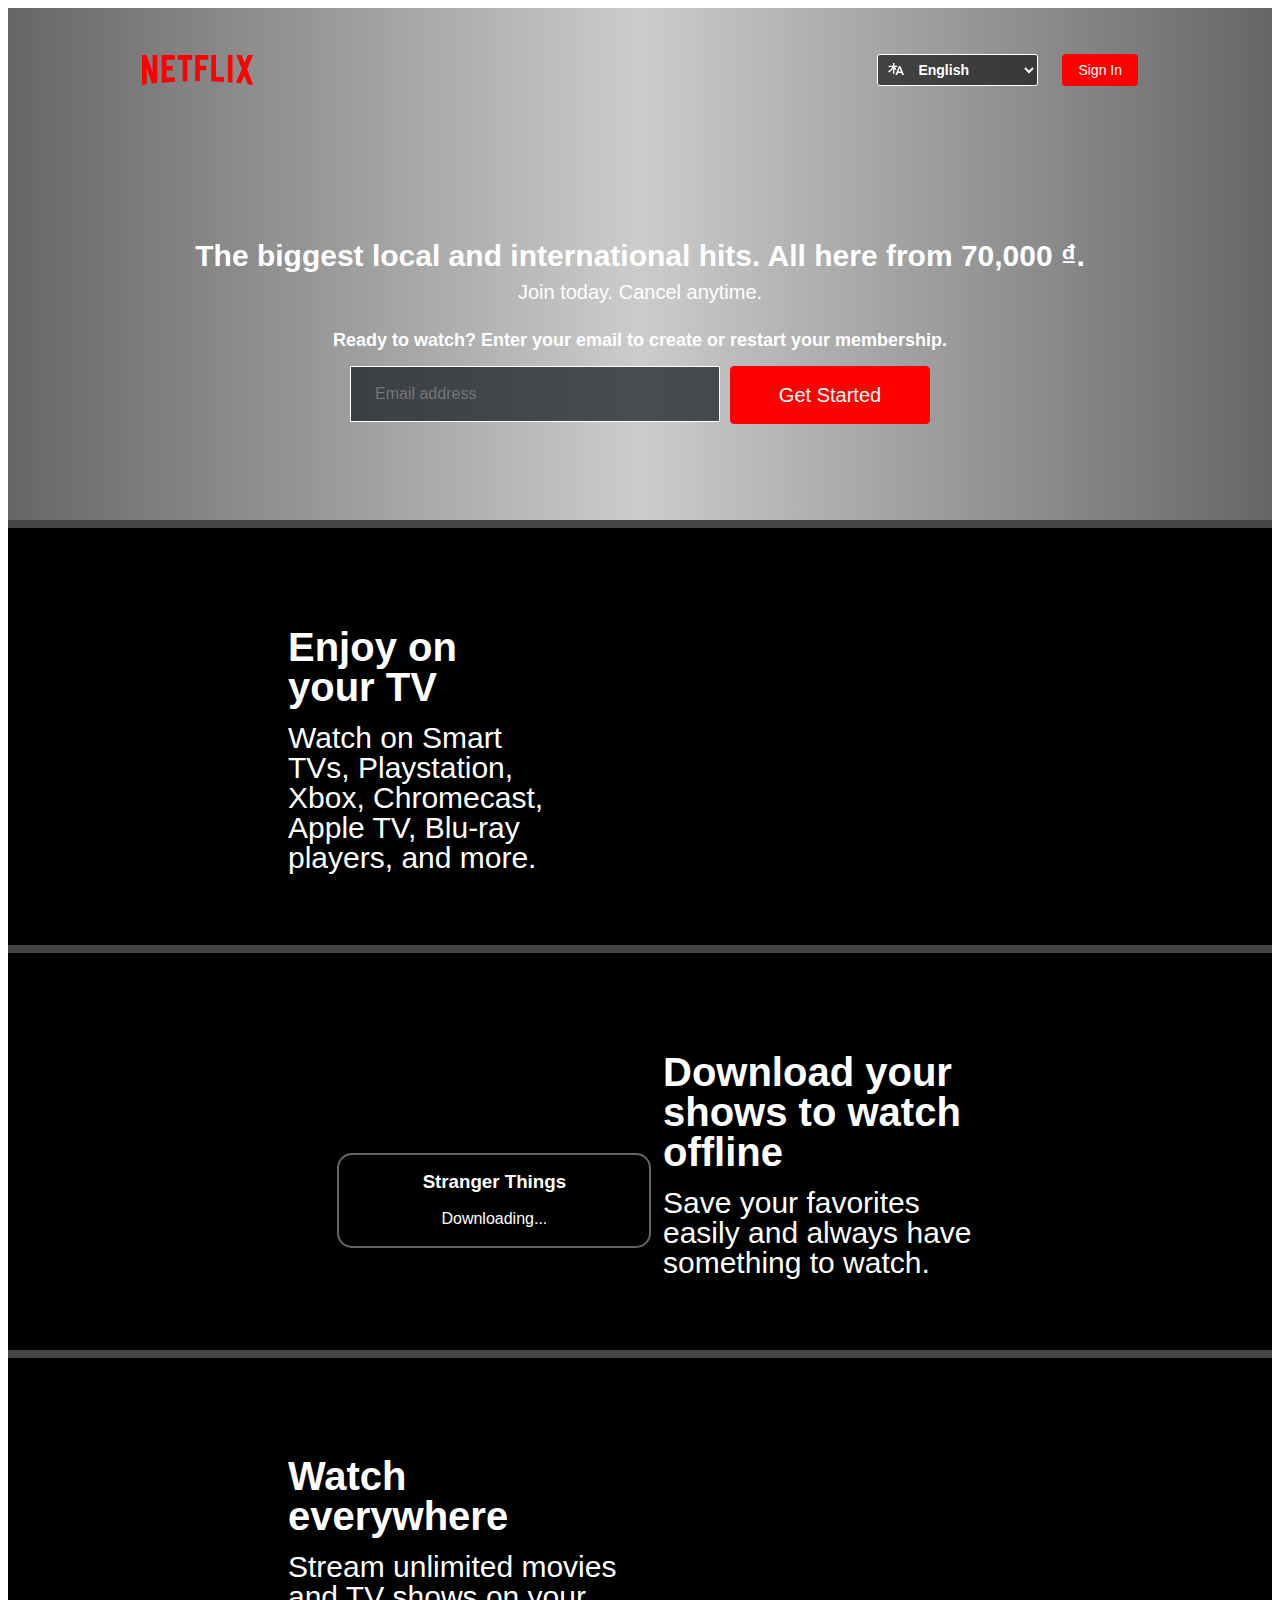
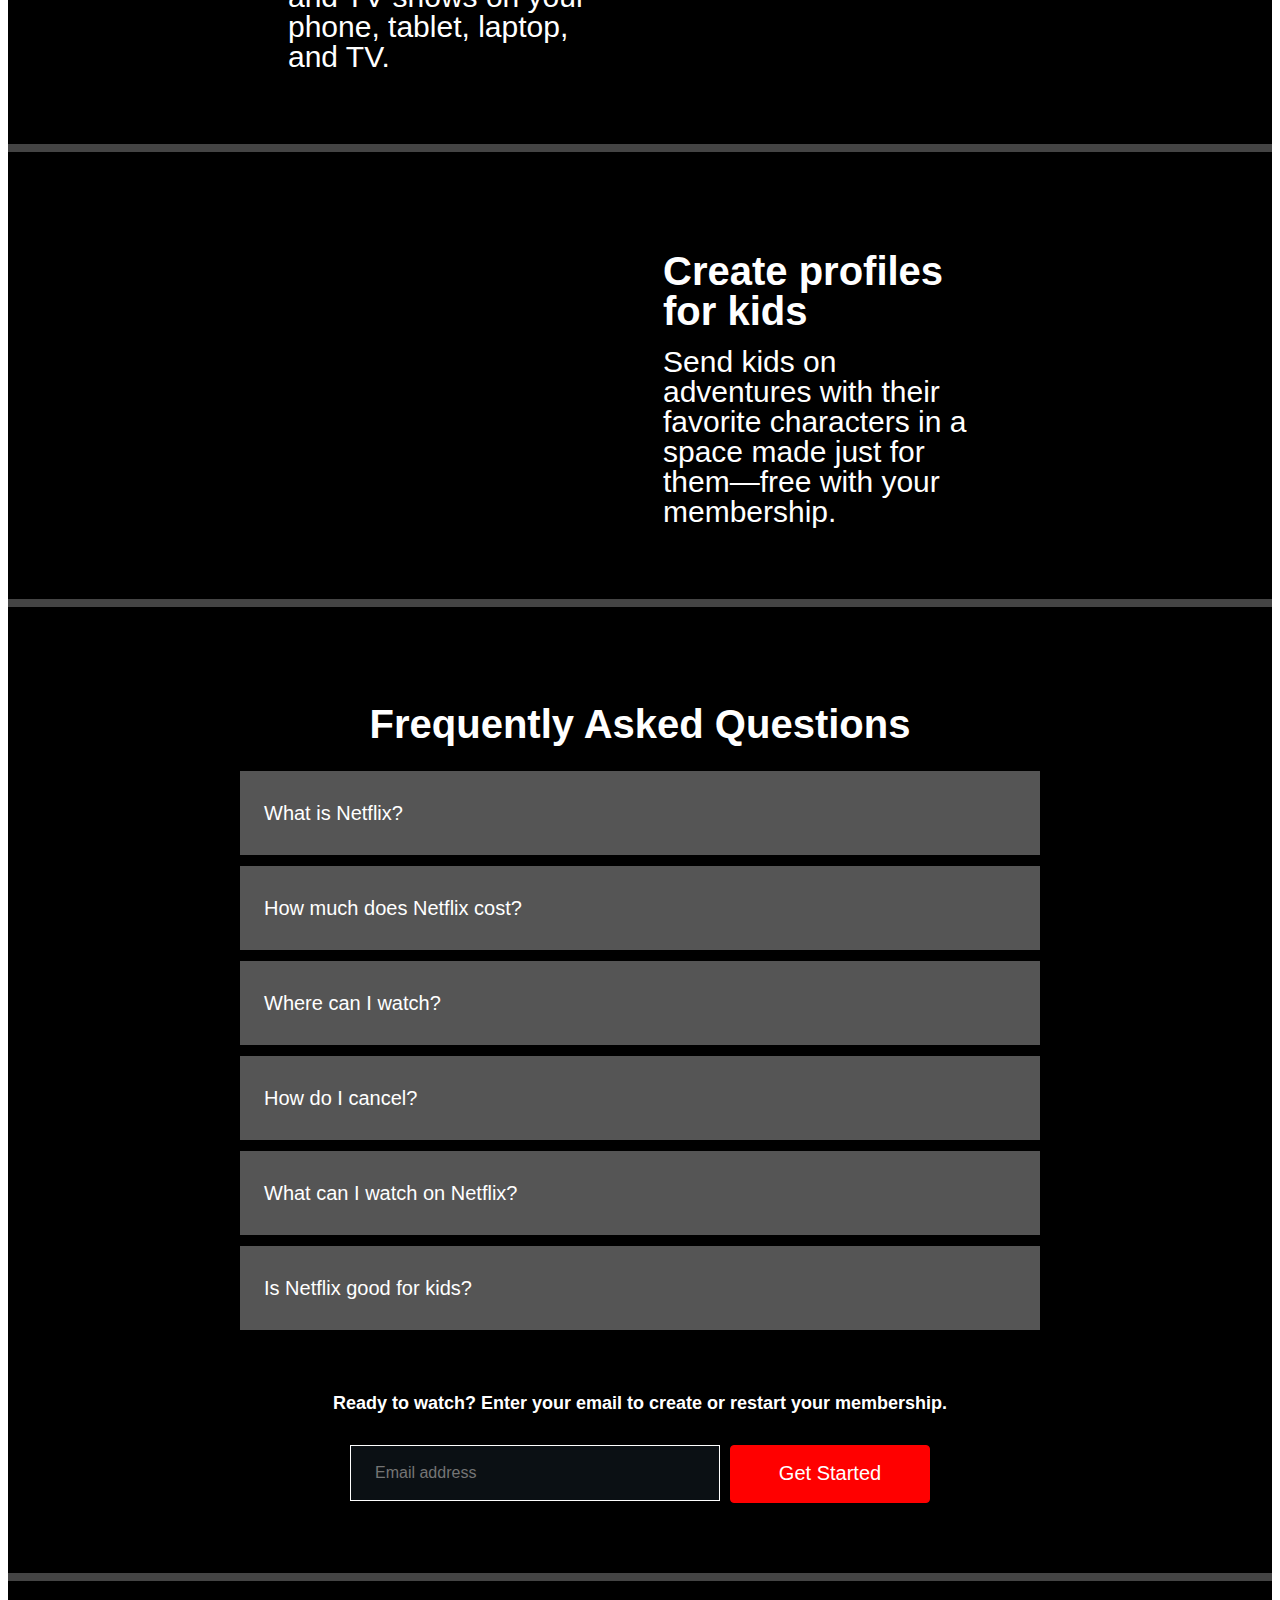
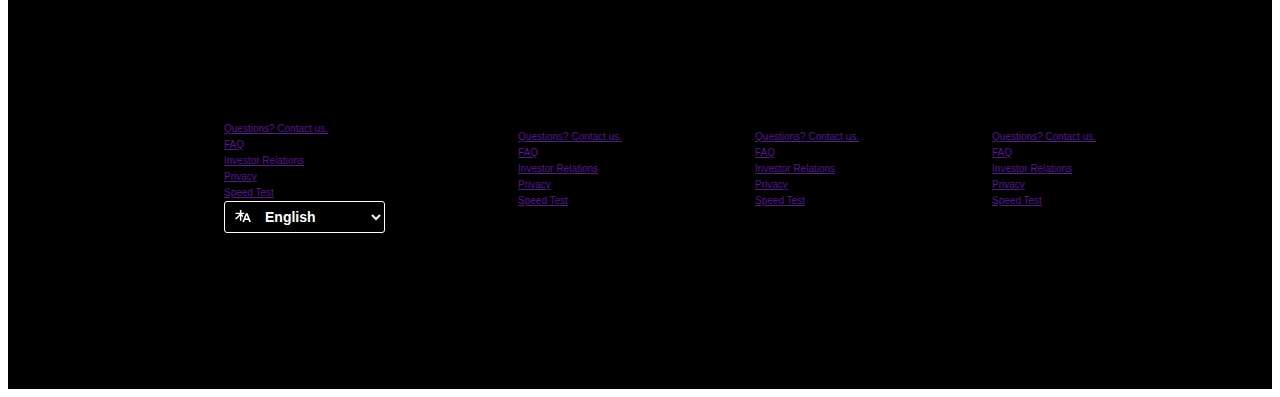
==== netflix-introduce-page/index.html @ 641fd1d9 "netflix-introduce-page with header and content section" ====
<!DOCTYPE html>
<html lang="en">
<head>
    <meta charset="UTF-8">
    <meta name="viewport" content="width=device-width, initial-scale=1.0">
    <title>Netflix Vietnam - Watch TV Shows Online, Watch Movies Online</title>
    <!-- reset css -->
    <link rel="stylesheet" href="https://cdnjs.cloudflare.com/ajax/libs/normalize/8.0.1/normalize.min.css"
        integrity="sha512-NhSC1YmyruXifcj/KFRWoC561YpHpc5Jtzgvbuzx5VozKpWvQ+4nXhPdFgmx8xqexRcpAglTj9sIBWINXa8x5w=="
        crossorigin="anonymous" referrerpolicy="no-referrer" />
    <!-- css -->
    <link rel="stylesheet" href="./assets/css/base.css">
    <link rel="stylesheet" href="./assets/css/style.css">
    <!-- font-awesome -->
    <link rel="stylesheet" href="https://cdnjs.cloudflare.com/ajax/libs/font-awesome/6.3.0/css/all.min.css"
        integrity="sha512-SzlrxWUlpfuzQ+pcUCosxcglQRNAq/DZjVsC0lE40xsADsfeQoEypE+enwcOiGjk/bSuGGKHEyjSoQ1zVisanQ=="
        crossorigin="anonymous" referrerpolicy="no-referrer" />
</head>
<body>
    <div class="app">
        <!-- Header -->
        <header class="app__header">
            <nav class="header__nav">
                <a href="" class="header__nav-logo-link">
                    <svg version="1.1" xmlns="http://www.w3.org/2000/svg" xmlns:xlink="http://www.w3.org/1999/xlink" aria-hidden="true" role="img" >
                        <g><path fill="red" d="M105.06233,14.2806261 L110.999156,30 C109.249227,29.7497422 107.500234,29.4366857 105.718437,29.1554972 L102.374168,20.4686475 L98.9371075,28.4375293 C97.2499766,28.1563408 95.5928391,28.061674 93.9057081,27.8432843 L99.9372012,14.0931671 L94.4680851,-5.68434189e-14 L99.5313525,-5.68434189e-14 L102.593495,7.87421502 L105.874965,-5.68434189e-14 L110.999156,-5.68434189e-14 L105.06233,14.2806261 Z M90.4686475,-5.68434189e-14 L85.8749649,-5.68434189e-14 L85.8749649,27.2499766 C87.3746368,27.3437061 88.9371075,27.4055675 90.4686475,27.5930265 L90.4686475,-5.68434189e-14 Z M81.9055207,26.93692 C77.7186241,26.6557316 73.5307901,26.4064111 69.250164,26.3117443 L69.250164,-5.68434189e-14 L73.9366389,-5.68434189e-14 L73.9366389,21.8745899 C76.6248008,21.9373887 79.3120255,22.1557784 81.9055207,22.2804387 L81.9055207,26.93692 Z M64.2496954,10.6561065 L64.2496954,15.3435186 L57.8442216,15.3435186 L57.8442216,25.9996251 L53.2186709,25.9996251 L53.2186709,-5.68434189e-14 L66.3436123,-5.68434189e-14 L66.3436123,4.68741213 L57.8442216,4.68741213 L57.8442216,10.6561065 L64.2496954,10.6561065 Z M45.3435186,4.68741213 L45.3435186,26.2498828 C43.7810479,26.2498828 42.1876465,26.2498828 40.6561065,26.3117443 L40.6561065,4.68741213 L35.8121661,4.68741213 L35.8121661,-5.68434189e-14 L50.2183897,-5.68434189e-14 L50.2183897,4.68741213 L45.3435186,4.68741213 Z M30.749836,15.5928391 C28.687787,15.5928391 26.2498828,15.5928391 24.4999531,15.6875059 L24.4999531,22.6562939 C27.2499766,22.4678976 30,22.2495079 32.7809542,22.1557784 L32.7809542,26.6557316 L19.812541,27.6876933 L19.812541,-5.68434189e-14 L32.7809542,-5.68434189e-14 L32.7809542,4.68741213 L24.4999531,4.68741213 L24.4999531,10.9991564 C26.3126816,10.9991564 29.0936358,10.9054269 30.749836,10.9054269 L30.749836,15.5928391 Z M4.78114163,12.9684132 L4.78114163,29.3429562 C3.09401069,29.5313525 1.59340144,29.7497422 0,30 L0,-5.68434189e-14 L4.4690224,-5.68434189e-14 L10.562377,17.0315868 L10.562377,-5.68434189e-14 L15.2497891,-5.68434189e-14 L15.2497891,28.061674 C13.5935889,28.3437998 11.906458,28.4375293 10.1246602,28.6868498 L4.78114163,12.9684132 Z">
                        </path></g>
                    </svg>
                </a>

                <div class="header__nav-list">
                    <div class="header__nav-item-select-wrap">
                        <div class="header__nav-item-select-img">
                            <svg width="16" height="16" viewBox="0 0 16 16" fill="none" xmlns="http://www.w3.org/2000/svg" class="default-ltr-cache-4z3qvp e1svuwfo1" data-name="Languages" aria-hidden="true"><path fill="#fff" fill-rule="evenodd" clip-rule="evenodd" d="M10.7668 5.33333L10.5038 5.99715L9.33974 8.9355L8.76866 10.377L7.33333 14H9.10751L9.83505 12.0326H13.4217L14.162 14H16L12.5665 5.33333H10.8278H10.7668ZM10.6186 9.93479L10.3839 10.5632H11.1036H12.8856L11.6348 7.2136L10.6186 9.93479ZM9.52722 4.84224C9.55393 4.77481 9.58574 4.71045 9.62211 4.64954H6.41909V2H4.926V4.64954H0.540802V5.99715H4.31466C3.35062 7.79015 1.75173 9.51463 0 10.4283C0.329184 10.7138 0.811203 11.2391 1.04633 11.5931C2.55118 10.6795 3.90318 9.22912 4.926 7.57316V12.6667H6.41909V7.51606C6.81951 8.15256 7.26748 8.76169 7.7521 9.32292L8.31996 7.88955C7.80191 7.29052 7.34631 6.64699 6.9834 5.99715H9.06968L9.52722 4.84224Z" fill="currentColor"></path></svg>
                        </div>
                        <select name="languages" id="languages" class="header__nav-item-select">
                            <option value="en">English</option>
                            <option value="vi">Tiếng Việt</option>
                        </select>
                    </div>
                    <div class="header__nav-item-btn-signin">
                        Sign In
                    </div>
                </div>
            </nav>

            <div class="header__content-wrap">
                <div class="header__content">
                    <h1 class="header__content-heading">The biggest local and international hits. All here from 70,000 ₫.</h1>
                    <h2 class="header__content-subheading">Join today. Cancel anytime.</h2>
                    <h3 class="header__content-desc">Ready to watch? Enter your email to create or restart your membership.</h3>
                    <form action="" class="header__content-form">
                        <input type="email" class="header__content-form-input" placeholder="Email address">
                        <button class="header__content-form-btn">Get Started <i class="fas fa-chevron-right"></i></button>
                    </form>
                </div>
            </div>
        </header>

        <!-- Content -->
        <div class="app__content">
            <section>
                <div class="texts">
                    <h1>Enjoy on your TV</h1>
                    <p>Watch on Smart TVs, Playstation, Xbox, Chromecast, Apple TV, Blu-ray players, and more.</p>
                </div>

                <div class="media s1">
                    <div>
                        <img src="https://assets.nflxext.com/ffe/siteui/acquisition/ourStory/fuji/desktop/tv.png" alt="">
                        <video autoplay="" playsinline="" muted="" loop=""><source src="https://assets.nflxext.com/ffe/siteui/acquisition/ourStory/fuji/desktop/video-tv-0819.m4v" type="video/mp4"></video>
                    </div>
                </div>
            </section>
            <section>
                <div class="texts">
                    <h1>Download your shows to watch offline</h1>
                    <p>Save your favorites easily and always have something to watch.</p>
                </div>

                <div class="media s2">
                    <img src="https://assets.nflxext.com/ffe/siteui/acquisition/ourStory/fuji/desktop/mobile-0819.jpg" alt="">
                    <div class="download">
                        <img src="https://assets.nflxext.com/ffe/siteui/acquisition/ourStory/fuji/desktop/boxshot.png" alt="">
                        <div class="download__text">
                            <h3>Stranger Things</h3>
                            <p>Downloading...</p>
                        </div>
                    </div>
                </div>
            </section>
            <section>
                <div class="texts">
                    <h1>Watch everywhere</h1>
                    <p>Stream unlimited movies and TV shows on your phone, tablet, laptop, and TV.</p>
                    
                </div>

                <div class="media s3">
                    <img src="https://assets.nflxext.com/ffe/siteui/acquisition/ourStory/fuji/desktop/device-pile-vn.png" alt="">
                    <video autoplay="" playsinline="" muted="" loop=""><source src="https://assets.nflxext.com/ffe/siteui/acquisition/ourStory/fuji/desktop/video-devices-vn.m4v" type="video/mp4"></video>
                </div>
            </section>
            <section class="last">
                <div class="texts">
                    <h1>Create profiles for kids</h1>
                    <p>Send kids on adventures with their favorite characters in a space made just for them—free with your membership.</p>
                    
                </div>

                <div class="media">
                    <img src="https://occ-0-325-395.1.nflxso.net/dnm/api/v6/19OhWN2dO19C9txTON9tvTFtefw/AAAABejKYujIIDQciqmGJJ8BtXkYKKTi5jiqexltvN1YmvXYIfX8B9CYwooUSIzOKneblRFthZAFsYLMgKMyNfeHwk16DmEkpIIcb6A3.png?r=f55" alt="">
                </div>
            </section>

            <div class="faq">
                <h1>Frequently Asked Questions</h1>
                <div class="questions">
                    <div class="question">
                        <div class="header">
                            <h3>What is Netflix?</h3>
                            <i class="fas fa-plus"></i>
                        </div>
                        <div class="answer">
                            <p>Netflix is a streaming service that offers a wide variety of award-winning TV shows, movies, anime, documentaries, and more on thousands of internet-connected devices.</p>
                            <p>You can watch as much as you want, whenever you want without a single commercial - all for one low monthly price. There's always something new to discover and new TV shows and movies are added every week!</p>
                        </div>
                    </div>

                    <div class="question">
                        <div class="header">
                            <h3>How much does Netflix cost?</h3>
                            <i class="fas fa-plus"></i>
                        </div>
                        <div class="answer">
                            <p>Watch Netflix on your smartphone, tablet, Smart TV, laptop, or streaming device, all for one fixed monthly fee. Plans range from 70,000 ₫ to 260,000 ₫ a month. No extra costs, no contracts.</p>
                        </div>
                    </div>

                    <div class="question">
                        <div class="header">
                            <h3>Where can I watch?</h3>
                            <i class="fas fa-plus"></i>
                        </div>
                        <div class="answer">
                            <p>Watch anywhere, anytime. Sign in with your Netflix account to watch instantly on the web at netflix.com from your personal computer or on any internet-connected device that offers the Netflix app, including smart TVs, smartphones, tablets, streaming media players and game consoles.</p>
                            <p>You can also download your favorite shows with the iOS, Android, or Windows 10 app. Use downloads to watch while you're on the go and without an internet connection. Take Netflix with you anywhere.</p>
                        </div>
                    </div>

                    <div class="question">
                        <div class="header">
                            <h3>How do I cancel?</h3>
                            <i class="fas fa-plus"></i>
                        </div>
                        <div class="answer">
                            <p>Netflix is flexible. There are no pesky contracts and no commitments. You can easily cancel your account online in two clicks. There are no cancellation fees – start or stop your account anytime.</p>
                        </div>
                    </div>

                    <div class="question">
                        <div class="header">
                            <h3>What can I watch on Netflix?</h3>
                            <i class="fas fa-plus"></i>
                        </div>
                        <div class="answer">
                            <p>Netflix has an extensive library of feature films, documentaries, TV shows, anime, award-winning Netflix originals, and more. Watch as much as you want, anytime you want.</p>
                        </div>
                    </div>

                    <div class="question">
                        <div class="header">
                            <h3>Is Netflix good for kids?</h3>
                            <i class="fas fa-plus"></i>
                        </div>
                        <div class="answer">
                            <p>The Netflix Kids experience is included in your membership to give parents control while kids enjoy family-friendly TV shows and movies in their own space.</p>
                            <p>Kids profiles come with PIN-protected parental controls that let you restrict the maturity rating of content kids can watch and block specific titles you don’t want kids to see.</p>
                        </div>
                    </div>
                </div>

                <div class="wrap">
                    <h3 class="header__content-desc">Ready to watch? Enter your email to create or restart your membership.</h3>
                    <form action="" class="header__content-form">
                        <input type="email" class="header__content-form-input" placeholder="Email address">
                        <button class="header__content-form-btn">Get Started <i class="fas fa-chevron-right"></i></button>
                    </form>
                </div>
                
            </div>
        </div>
        
        <!-- Footer -->
        <footer class="app__footer">
            <ul class="footer__list">
                <li class="footer__item">
                    <a href="">
                        Questions? Contact us.
                    </a>
                </li>
                <li class="footer__item">
                    <a href="">FAQ</a>
                </li>
                <li class="footer__item">
                    <a href="">Investor Relations</a>
                </li>
                <li class="footer__item">
                    <a href="">Privacy</a>
                </li>
                <li class="footer__item">
                    <a href="">Speed Test</a>
                </li>
                <li class="footer__item">
                    <div class="header__nav-item-select-wrap">
                        <div class="header__nav-item-select-img">
                            <svg width="16" height="16" viewBox="0 0 16 16" fill="none" xmlns="http://www.w3.org/2000/svg" class="default-ltr-cache-4z3qvp e1svuwfo1" data-name="Languages" aria-hidden="true"><path fill="#fff" fill-rule="evenodd" clip-rule="evenodd" d="M10.7668 5.33333L10.5038 5.99715L9.33974 8.9355L8.76866 10.377L7.33333 14H9.10751L9.83505 12.0326H13.4217L14.162 14H16L12.5665 5.33333H10.8278H10.7668ZM10.6186 9.93479L10.3839 10.5632H11.1036H12.8856L11.6348 7.2136L10.6186 9.93479ZM9.52722 4.84224C9.55393 4.77481 9.58574 4.71045 9.62211 4.64954H6.41909V2H4.926V4.64954H0.540802V5.99715H4.31466C3.35062 7.79015 1.75173 9.51463 0 10.4283C0.329184 10.7138 0.811203 11.2391 1.04633 11.5931C2.55118 10.6795 3.90318 9.22912 4.926 7.57316V12.6667H6.41909V7.51606C6.81951 8.15256 7.26748 8.76169 7.7521 9.32292L8.31996 7.88955C7.80191 7.29052 7.34631 6.64699 6.9834 5.99715H9.06968L9.52722 4.84224Z" fill="currentColor"></path></svg>
                        </div>
                        <select name="languages" id="languages" class="header__nav-item-select">
                            <option value="en">English</option>
                            <option value="vi">Tiếng Việt</option>
                        </select>
                    </div>
                </li>
                <li class="footer__item"></li>
            </ul>

            <ul class="footer__list">
                <li class="footer__item">
                    <a href="">
                        Questions? Contact us.
                    </a>
                </li>
                <li class="footer__item">
                    <a href="">FAQ</a>
                </li>
                <li class="footer__item">
                    <a href="">Investor Relations</a>
                </li>
                <li class="footer__item">
                    <a href="">Privacy</a>
                </li>
                <li class="footer__item">
                    <a href="">Speed Test</a>
                </li>
                <li class="footer__item"></li>
                <li class="footer__item"></li>
            </ul>

            <ul class="footer__list">
                <li class="footer__item">
                    <a href="">
                        Questions? Contact us.
                    </a>
                </li>
                <li class="footer__item">
                    <a href="">FAQ</a>
                </li>
                <li class="footer__item">
                    <a href="">Investor Relations</a>
                </li>
                <li class="footer__item">
                    <a href="">Privacy</a>
                </li>
                <li class="footer__item">
                    <a href="">Speed Test</a>
                </li>
                <li class="footer__item"></li>
                <li class="footer__item"></li>
            </ul>

            <ul class="footer__list">
                <li class="footer__item">
                    <a href="">
                        Questions? Contact us.
                    </a>
                </li>
                <li class="footer__item">
                    <a href="">FAQ</a>
                </li>
                <li class="footer__item">
                    <a href="">Investor Relations</a>
                </li>
                <li class="footer__item">
                    <a href="">Privacy</a>
                </li>
                <li class="footer__item">
                    <a href="">Speed Test</a>
                </li>
                <li class="footer__item">
                </li>
                <li class="footer__item"></li>
            </ul>
        </footer>
    </div>

    <script>
        const questions = document.querySelectorAll('.questions .question');
        questions.forEach(question => {
            question.addEventListener('click', () => {
                question.classList.toggle('active');

            })
        })
    </script>
</body>
</html>
---- netflix-introduce-page/assets/css/base.css ----
* {
    box-sizing: inherit;
}

html {
    /* 10px */
    font-size: 62.5% ;
    /* 16px */
    line-height: 1.6rem;
    font-family: 'Helvetica Neue', Helvetica, Arial, sans-serif;
    box-sizing: border-box;
}

img {
    max-width: 100%;
}
---- netflix-introduce-page/assets/css/style.css ----
/*Header*/

.app__header {
    min-height: 512px;
    background: linear-gradient(to right, rgba(0,0,0,0.6), rgba(0,0,0,0.2), rgba(0,0,0,0.6)), url(https://assets.nflxext.com/ffe/siteui/vlv3/9db4a880-3034-4e98-bdea-5d983e86bf52/a36e826e-5a25-480d-ab1c-4eebd385b7cc/VN-en-20230925-popsignuptwoweeks-perspective_alpha_website_large.jpg) no-repeat center center / cover;
    display: flex;
    flex-direction: column;
}

/* Header Navbar*/

.header__nav {
    padding: 32px 134px;
    display: flex;
    justify-content: space-between;
    align-items: center;
}

.header__nav-logo-link {
    display: block;
    height: 60px;
}

.header__nav-logo-link svg {
    margin-top: 15px;
    width: 150px;
    height: 60px;
}

.header__nav-list {
    display: flex;
    align-items: center;
}

.header__nav-item-select-wrap {
    position: relative;
    min-width: 148px;
    height: 32px;
    background-color: rgba(0,0,0,0.6);
    border: 1px solid #fff;
    border-radius: 3px;
}

.header__nav-item-select-img {
    position: absolute;
    top: 6px;
    left: 10px;
}

.header__nav-item-select {
    width: 100%;
    height: 100%;
    padding: 6px 36px;
    background-color: transparent;
    border: none;
    color: #fff;
    font-size: 1.4rem;
    font-weight: 700;
    cursor: pointer;
    font-size: 1.4rem;
}

.header__nav-item-select option {
    background-color: transparent;
    color: #1d1c1c;
    font-size: 1.4rem;
    font-weight: 700;
}

.header__nav-item-select::selection {
    background-color: transparent;
    color: #232323;
}

.header__nav-item-btn-signin {
    color: #fff;
    font-size: 1.4rem;
    height: 32px;
    padding: 8px 16px;
    background-color: red;
    border-radius: 4px;
    margin-left: 24px;
}

.header__nav-item-btn-signin:hover {
    cursor: pointer;
    background-color: rgba(235, 23, 23, 1);
}

/*Header Content*/

.header__content-wrap {
    flex: 1;
    display: flex;
    flex-direction: column;
    justify-content: center;
    align-items: center;
}

.header__content {
    max-width: 1200px;
    max-height: 300px;
}

.header__content-heading {
    color: #fff;
    font-size: 3rem;
    text-align: center;
}

.header__content-subheading {
    color: #fff;
    font-size: 2rem;
    margin-top: 16px;
    text-align: center;
    font-weight: 500;
}

.header__content-desc {
    color: #fff;
    font-size: 1.8rem;
    margin-top: 32px;
    text-align: center;
    font-weight: 600;
}

.header__content-form {
    margin: 16px 167px 0;
    display: flex;
}

.header__content-form-input {
    width: 370px;
    height: 56px;
    padding: 16px 24px;
    background-color: rgb(16, 23, 28, 0.7);
    color: #fff;
    font-size: 1.6rem;
    border: 1px solid #fff;
    outline: none;
}

.header__content-form-input:focus {
    outline: 2px solid #fff;
    border-radius: 2px;
}

.header__content-form-btn {
    width: 200px;
    height: 58px;
    font-size: 2rem;
    font-weight: 500;
    background-color: red;
    color: #fff;
    border-radius: 4px;
    margin-left: 10px;
    border: 1px solid red;
    cursor: pointer;
}

/* App Content */

.app__content {
    background-color: #000;
}

.app__content section {
    display: grid;
    grid-template-columns: 1fr 1fr;
    gap: 46px;
    padding: 72px 280px;
    align-items: center;
    justify-content: center;
    border-top: 8px solid #444;
}

.app__content section.last {
    border-bottom: 8px solid #444;
}

section .texts h1 {
    font-size: 4rem;
    line-height: 4rem;
    color: #fff;
    font-weight: 800;
    margin-bottom: 16px;
}

section .texts p {
    font-size: 3rem;
    color: #fff;
    line-height: 3rem;
    margin: 0;
}

.media {
    position: relative;
}

.media.s1 div{
    display: flex;
    justify-content: center;
}

.media.s1 img {
    width: 400px;
    z-index: 1;
}

.media.s1 video {
    width: 293px;
    position: absolute;
    top: 62px;
    left: 80px;
}

section:nth-child(even) .texts {
    order: 2;
}

.media.s2 {
    position: relative;
}

.media.s2 .download {
    border: 2px solid #666;
    border-radius: 15px;
    padding: 10px;
    width: 314px;
    height: 95px;
    background-color: #000;
    display: flex;
    align-items: center;
    position: absolute;
    top: 60%;
    left: 15%;
}

.media.s2 .download img {
    width: auto;
    height: 75px;
}

.media.s2 .download .download__text {
    height: 75px;
    flex: 1;
    display: flex;
    flex-direction: column;
    justify-content: space-around;
    align-items: center;
    color: #fff;
    font-size: 1.6rem;
} 

.media.s2 .download .download__text h3 {
    margin: 0;
}

.media.s2 .download .download__text p{
    margin: 0;
}

.media.s3 img {
    width: 400px;
    position: relative;
    z-index: 1;
}

.media.s3 video {
    width: 250px;
    position: absolute;
    top: 36px;
    left: 72px;
}

div.faq {
    padding: 70px 30px;
    border-bottom: 8px solid #444;
}

div.faq h1 {
    font-size: 4rem;
    line-height: 4rem;
    color: #fff;
    font-weight: 800;
    text-align: center;
}

div.questions {
    max-width: 800px;
    margin: auto;
}

div.question {
    background-color: #555;
    margin-bottom: 10px;
}

div.question div.header {
    position: relative;
    padding: 32px 24px;
    cursor: pointer;
    border-bottom: 1px solid #000;
}

div.question h3 {
    font-size: 2rem;
    color: #fff;
    margin: 0;
    line-height: 2rem;
    font-weight: 400;
}

div.question div.header i {
    position: absolute;
    top: 32px;
    right: 24px;
    color: #fff;
    font-size: 2rem;
}

div.question div.answer {
    padding: 24px;
    display: none;
}

div.question div.answer p {
    font-size: 1.8rem;
    line-height: 2.4rem;
    color: #fff;
}

div.question div.header:hover {
    background-color: #777;
    
}

div.question.active div.answer {
    display: block;
}

.faq .wrap {
    display: flex;
    flex-direction: column;
    align-items: center;
    margin-top: 32px;
}

.app__footer {
    padding: 72px 176px;
    background-color: #000;
    height: 408px;
    display: flex;
    justify-content: space-between;
    align-items: center;
}
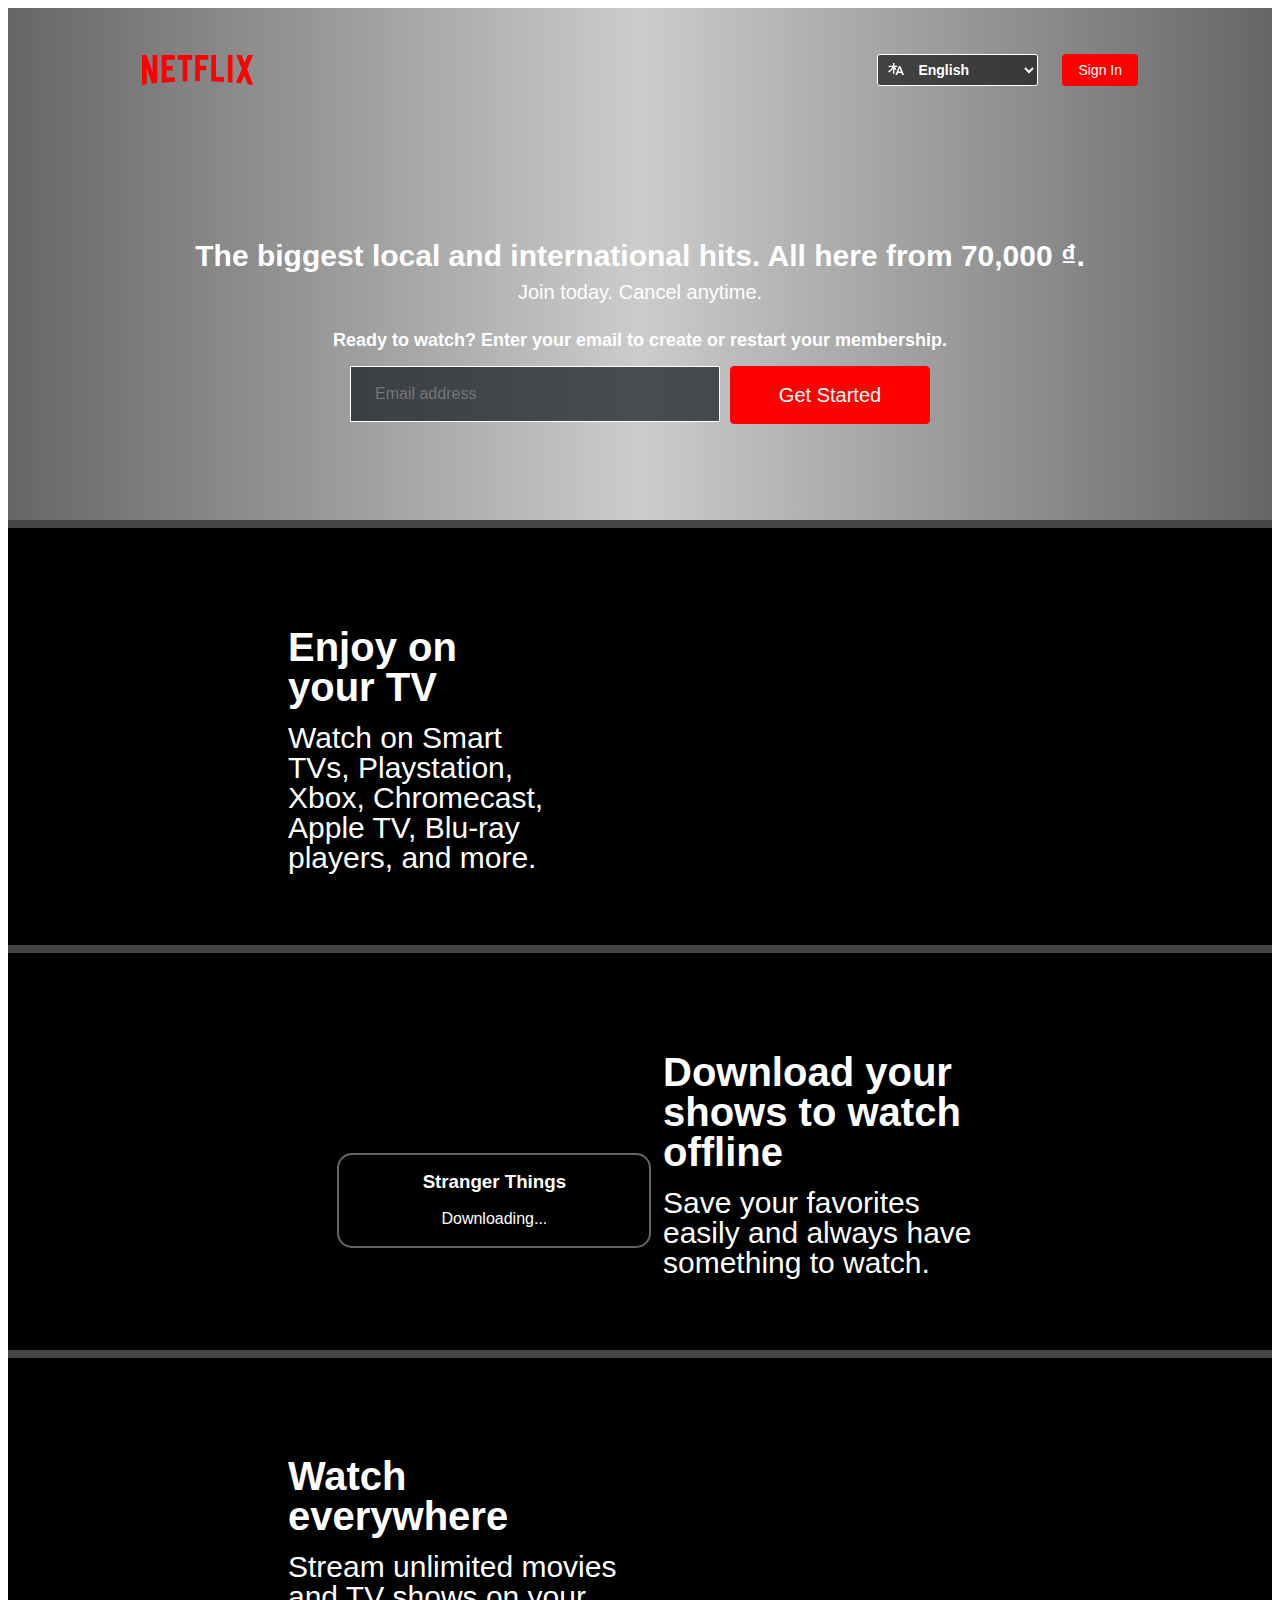
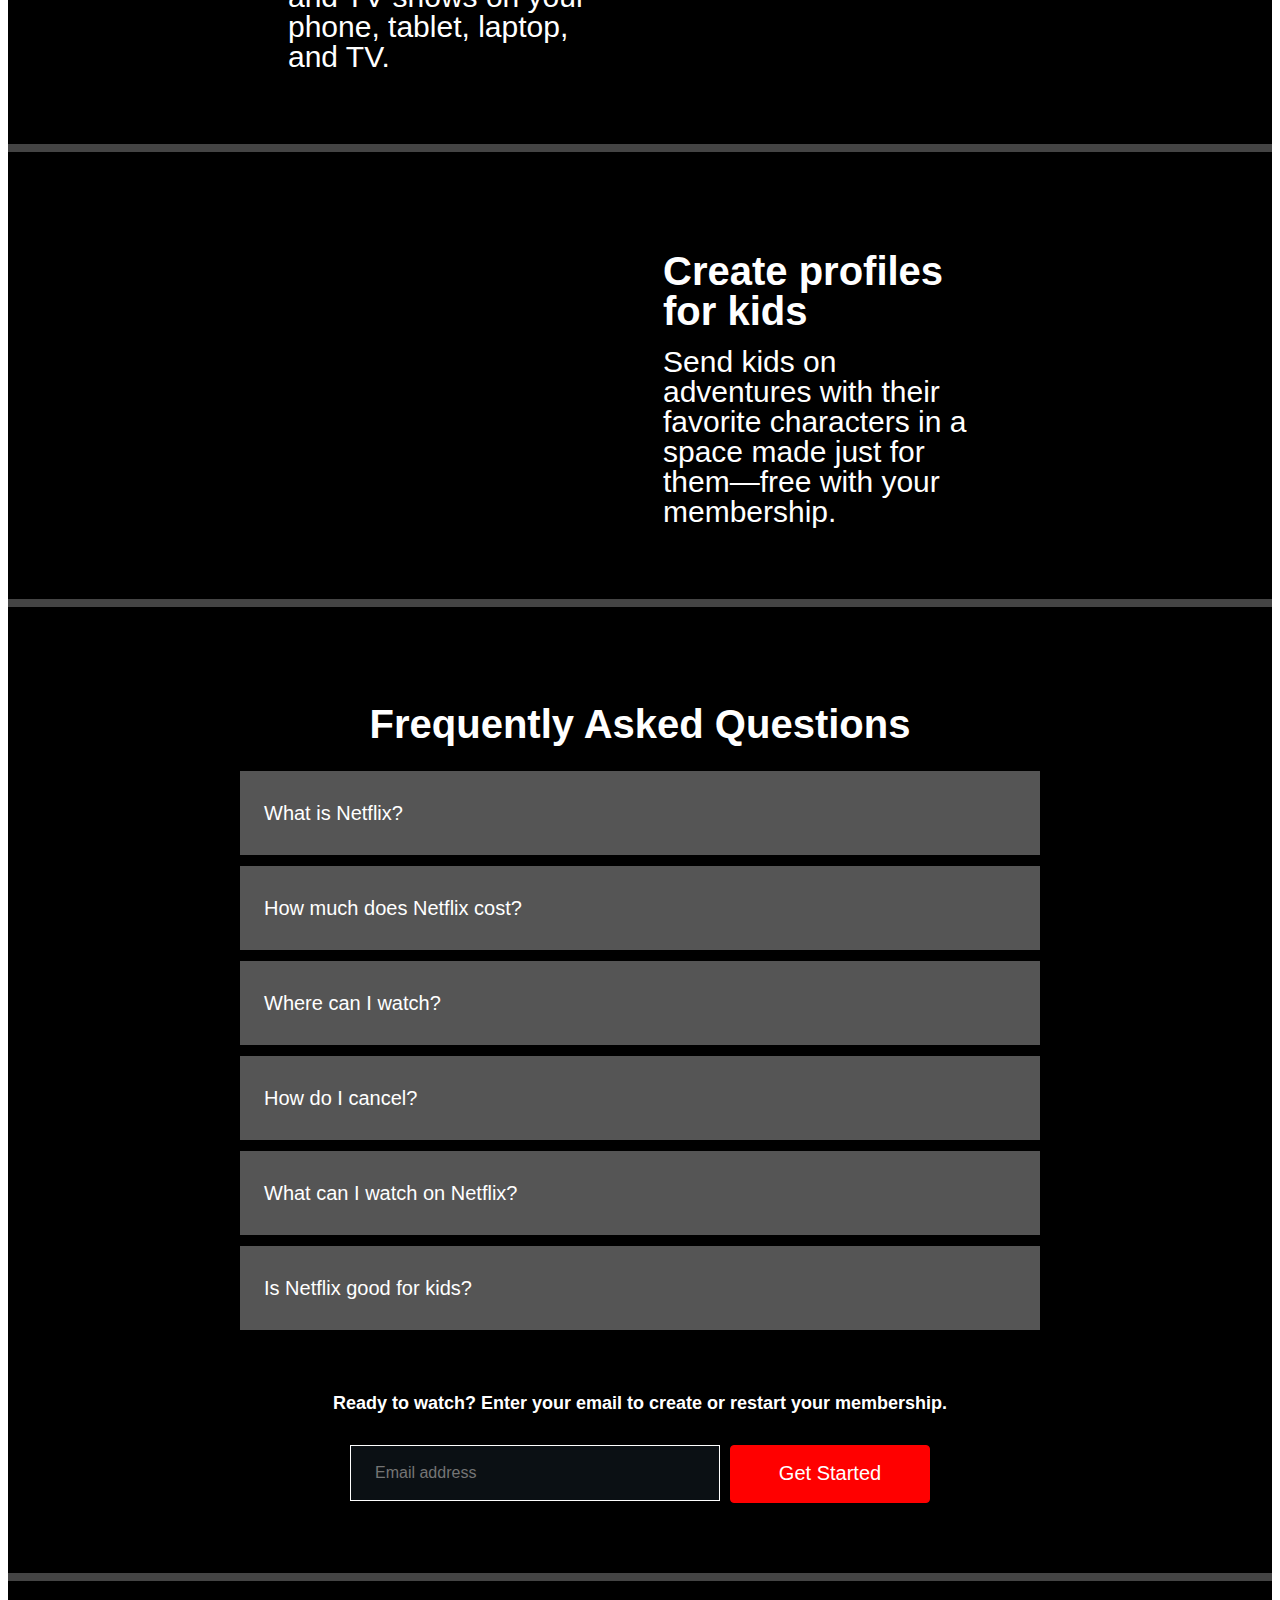
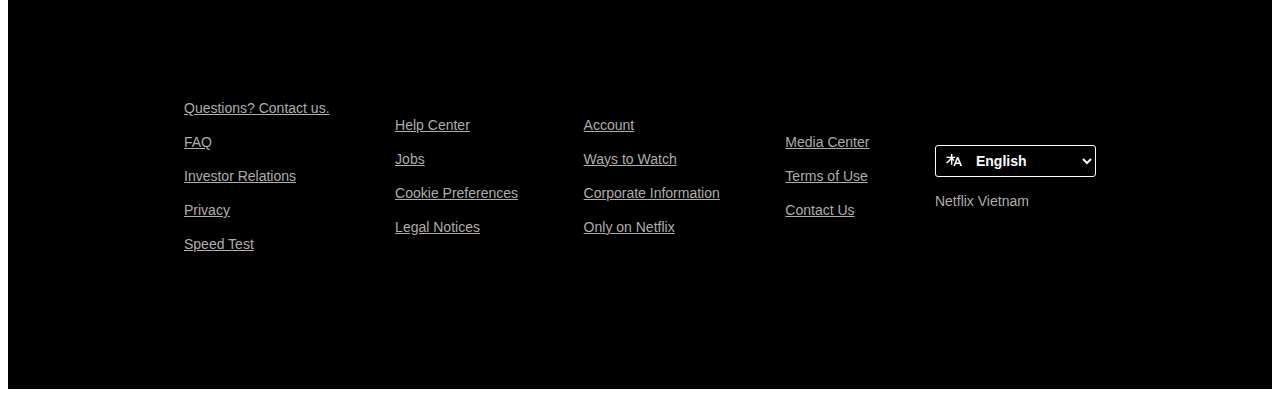
==== commit 26c94609: "netflix footer" ====
--- a/netflix-introduce-page/index.html
+++ b/netflix-introduce-page/index.html
@@ -15,6 +15,8 @@
     <link rel="stylesheet" href="https://cdnjs.cloudflare.com/ajax/libs/font-awesome/6.3.0/css/all.min.css"
         integrity="sha512-SzlrxWUlpfuzQ+pcUCosxcglQRNAq/DZjVsC0lE40xsADsfeQoEypE+enwcOiGjk/bSuGGKHEyjSoQ1zVisanQ=="
         crossorigin="anonymous" referrerpolicy="no-referrer" />
+    <!-- favicon-icon -->
+    <link rel="shortcut icon" href="https://assets.nflxext.com/us/ffe/siteui/common/icons/nficon2023.ico">
 </head>
 <body>
     <div class="app">
@@ -211,6 +213,61 @@
                 <li class="footer__item">
                     <a href="">Speed Test</a>
                 </li>
+            </ul>
+
+            <ul class="footer__list">
+                <li class="footer__item">
+                    <a href="">
+                        Help Center
+                    </a>
+                </li>
+                <li class="footer__item">
+                    <a href="">Jobs</a>
+                </li>
+                <li class="footer__item">
+                    <a href="">Cookie Preferences</a>
+                </li>
+                <li class="footer__item">
+                    <a href="">Legal Notices</a>
+                </li>
+            </ul>
+
+            <ul class="footer__list">
+                <li class="footer__item">
+                    <a href="">                
+                        Account 
+                    </a>
+                </li>
+                <li class="footer__item">
+                    <a href="">Ways to Watch</a>
+                </li>
+                <li class="footer__item">
+                    <a href="">
+                        Corporate Information
+                    </a>
+                </li>
+                <li class="footer__item">
+                    <a href="">Only on Netflix</a>
+                </li>
+            </ul>
+
+            <ul class="footer__list">
+                <li class="footer__item">
+                    <a href="">
+                        Media Center
+                    </a>
+                </li>
+                <li class="footer__item">
+                    <a href="">
+                        Terms of Use
+                    </a>
+                </li>
+                <li class="footer__item">
+                    <a href="">Contact Us</a>
+                </li>
+            </ul>
+
+            <ul class="footer__list">
                 <li class="footer__item">
                     <div class="header__nav-item-select-wrap">
                         <div class="header__nav-item-select-img">
@@ -222,74 +279,9 @@
                         </select>
                     </div>
                 </li>
-                <li class="footer__item"></li>
-            </ul>
-
-            <ul class="footer__list">
-                <li class="footer__item">
-                    <a href="">
-                        Questions? Contact us.
-                    </a>
-                </li>
-                <li class="footer__item">
-                    <a href="">FAQ</a>
-                </li>
-                <li class="footer__item">
-                    <a href="">Investor Relations</a>
-                </li>
-                <li class="footer__item">
-                    <a href="">Privacy</a>
-                </li>
-                <li class="footer__item">
-                    <a href="">Speed Test</a>
-                </li>
-                <li class="footer__item"></li>
-                <li class="footer__item"></li>
-            </ul>
-
-            <ul class="footer__list">
-                <li class="footer__item">
-                    <a href="">
-                        Questions? Contact us.
-                    </a>
-                </li>
-                <li class="footer__item">
-                    <a href="">FAQ</a>
-                </li>
-                <li class="footer__item">
-                    <a href="">Investor Relations</a>
-                </li>
-                <li class="footer__item">
-                    <a href="">Privacy</a>
-                </li>
-                <li class="footer__item">
-                    <a href="">Speed Test</a>
-                </li>
-                <li class="footer__item"></li>
-                <li class="footer__item"></li>
-            </ul>
-
-            <ul class="footer__list">
-                <li class="footer__item">
-                    <a href="">
-                        Questions? Contact us.
-                    </a>
-                </li>
-                <li class="footer__item">
-                    <a href="">FAQ</a>
-                </li>
-                <li class="footer__item">
-                    <a href="">Investor Relations</a>
-                </li>
-                <li class="footer__item">
-                    <a href="">Privacy</a>
-                </li>
-                <li class="footer__item">
-                    <a href="">Speed Test</a>
-                </li>
-                <li class="footer__item">
-                </li>
-                <li class="footer__item"></li>
+                <li class="footer__item">
+                    <p>Netflix Vietnam</p>
+                </li>
             </ul>
         </footer>
     </div>
--- a/netflix-introduce-page/assets/css/style.css
+++ b/netflix-introduce-page/assets/css/style.css
@@ -346,6 +346,8 @@
     margin-top: 32px;
 }
 
+/* App Footer */
+
 .app__footer {
     padding: 72px 176px;
     background-color: #000;
@@ -355,5 +357,27 @@
     align-items: center;
 }
 
-
-
+.footer__list {
+    padding-left: 0;
+    list-style: none;
+}
+
+.footer__item {
+    margin-bottom: 16px;
+}
+
+.footer__item a {
+    font-size: 1.4rem;
+    color: #b1acac;
+    font-weight: 500;
+}
+
+.footer__item p {
+    font-size: 1.4rem;
+    color: #b1acac;
+    font-weight: 500;
+}
+
+
+
+
